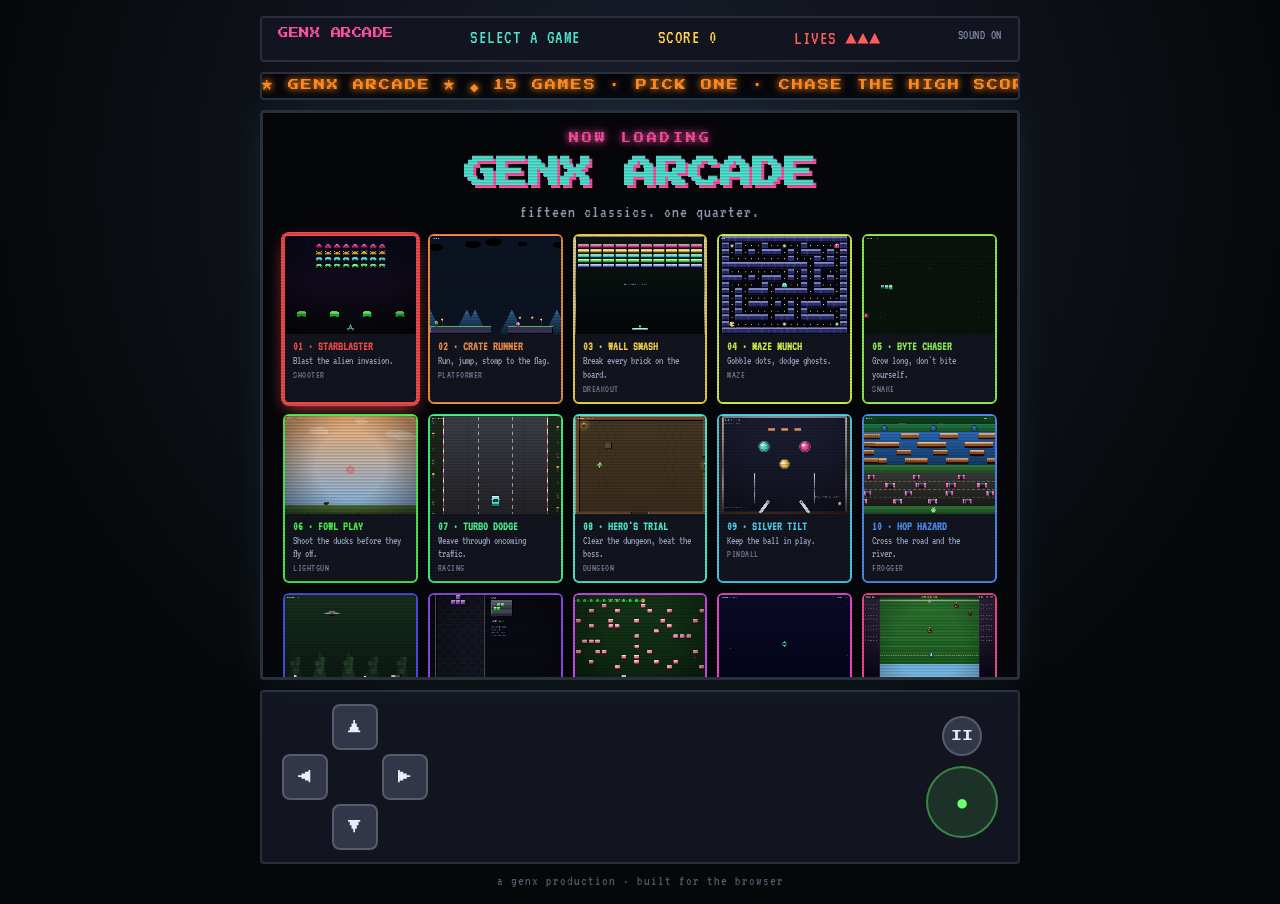
==== index.html @ 16556c6e "Add shared mouse-tracking layer to the engine Track canvas-space mouse position (correct under any C" ====
<!DOCTYPE html>
<html lang="en">
<head>
<meta charset="UTF-8">
<meta name="viewport" content="width=device-width, initial-scale=1.0, maximum-scale=1.0, user-scalable=no">
<title>GENX ARCADE</title>
<link rel="stylesheet" href="style.css?v=7">
</head>
<body>
  <div id="crt-boot" aria-hidden="true"></div>
  <div id="wrap">
    <div id="hud">
      <span id="hud-title">GENX ARCADE</span>
      <span id="hud-level">SELECT A GAME</span>
      <span id="hud-score">SCORE 0</span>
      <span id="hud-lives">LIVES ▲▲▲</span>
      <span id="hud-sound">SOUND ON</span>
    </div>

    <div id="marquee"><div id="marquee-track"></div></div>

    <div id="stage">
      <canvas id="game" width="640" height="480"></canvas>

      <div id="screen-title" class="screen">
        <p class="eyebrow">NOW LOADING</p>
        <h1>GENX ARCADE</h1>
        <p class="sub">fifteen classics. one quarter.</p>
        <div class="levelist" id="level-list"></div>
        <p class="prompt blink">CLICK A GAME TO PLAY</p>
        <button class="menu-btn" data-key="Enter">START</button>
        <p class="controls">CLICK/TAP A GAME &middot; OR ARROWS + ENTER &middot; M MUTE</p>
      </div>

      <div id="screen-levelcomplete" class="screen hidden">
        <h2 id="lc-title">LEVEL CLEAR</h2>
        <p id="lc-score"></p>
        <p class="prompt blink">PRESS ENTER TO CONTINUE</p>
        <button class="menu-btn" data-key="Enter">CONTINUE</button>
      </div>

      <div id="screen-gameover" class="screen hidden">
        <h2 class="danger">GAME OVER</h2>
        <p id="go-score"></p>
        <p class="prompt blink">PRESS ENTER TO RETRY</p>
        <button class="menu-btn" data-key="Enter">RETRY</button>
      </div>

      <div id="screen-win" class="screen hidden">
        <h2 class="win">ALL STAGES CLEARED!</h2>
        <p id="win-score"></p>
        <p class="prompt blink">PRESS ENTER TO CONTINUE INTO ENDLESS MODE</p>
        <button class="menu-btn" data-key="Enter">CONTINUE</button>
      </div>

      <div id="screen-pause" class="screen hidden">
        <h2>PAUSED</h2>
        <p class="prompt blink">PRESS P TO RESUME</p>
        <p class="controls">PRESS ESC TO QUIT TO MENU</p>
        <button class="menu-btn" data-key="p">RESUME</button>
        <button class="menu-btn secondary" data-key="Escape">QUIT TO MENU</button>
      </div>

      <div id="screen-initials" class="screen hidden">
        <p class="eyebrow">NEW HIGH SCORE</p>
        <h2>ENTER YOUR INITIALS</h2>
        <div class="initials-row">
          <span class="letter-slot active">A</span>
          <span class="letter-slot">A</span>
          <span class="letter-slot">A</span>
        </div>
        <p class="controls">UP/DOWN CHANGE LETTER &middot; LEFT/RIGHT MOVE &middot; ENTER CONFIRM</p>
        <button class="menu-btn" data-key="Enter">CONFIRM</button>
      </div>

    </div>

    <div id="touch-controls">
      <div id="touch-dpad" class="touch-group">
        <button class="touch-btn dpad-up" data-key="ArrowUp" aria-label="Up">&#9650;</button>
        <button class="touch-btn dpad-left" data-key="ArrowLeft" aria-label="Left">&#9664;</button>
        <button class="touch-btn dpad-right" data-key="ArrowRight" aria-label="Right">&#9654;</button>
        <button class="touch-btn dpad-down" data-key="ArrowDown" aria-label="Down">&#9660;</button>
      </div>
      <div id="touch-side" class="touch-group">
        <button class="touch-btn pause-btn" data-key="p" aria-label="Pause">II</button>
        <button class="touch-btn action-btn" data-key=" " aria-label="Action">&#9679;</button>
      </div>
    </div>

    <div id="footer">a genx production &middot; built for the browser</div>
  </div>

  <script src="fx.js?v=2"></script>
  <script src="game.js?v=3"></script>
  <script src="levels/shooter.js"></script>
  <script src="levels/platformer.js"></script>
  <script src="levels/breakout.js"></script>
  <script src="levels/maze.js"></script>
  <script src="levels/snake.js"></script>
  <script src="levels/fowlplay.js"></script>
  <script src="levels/racing.js"></script>
  <script src="levels/zelda.js"></script>
  <script src="levels/pinball.js"></script>
  <script src="levels/frogger.js"></script>
  <script src="levels/commando.js"></script>
  <script src="levels/tetris.js"></script>
  <script src="levels/bugblitz.js"></script>
  <script src="levels/skydefense.js"></script>
  <script src="levels/gridiron.js"></script>
  <script>
    Game.registerLevel('STARBLASTER', createShooterLevel, 'shooter', 'Blast the alien invasion.');
    Game.registerLevel('CRATE RUNNER', createPlatformerLevel, 'platformer', 'Run, jump, stomp to the flag.');
    Game.registerLevel('WALL SMASH', createBreakoutLevel, 'breakout', 'Break every brick on the board.');
    Game.registerLevel('MAZE MUNCH', createMazeLevel, 'maze', 'Gobble dots, dodge ghosts.');
    Game.registerLevel('BYTE CHASER', createSnakeLevel, 'snake', "Grow long, don't bite yourself.");
    Game.registerLevel('FOWL PLAY', createFowlPlayLevel, 'lightgun', 'Shoot the ducks before they fly off.');
    Game.registerLevel('TURBO DODGE', createRacingLevel, 'racing', 'Weave through oncoming traffic.');
    Game.registerLevel("HERO'S TRIAL", createZeldaLevel, 'dungeon', 'Clear the dungeon, beat the boss.');
    Game.registerLevel('SILVER TILT', createPinballLevel, 'pinball', 'Keep the ball in play.');
    Game.registerLevel('HOP HAZARD', createFroggerLevel, 'frogger', 'Cross the road and the river.');
    Game.registerLevel('OPERATION VIPER', createCommandoLevel, 'run-n-gun', 'Fight through enemy lines.');
    Game.registerLevel('BLOCK CASCADE', createTetrisLevel, 'puzzle', 'Clear lines before they stack up.');
    Game.registerLevel('BUG BLITZ', createBugBlitzLevel, 'garden', 'Blast the centipede before it reaches you.');
    Game.registerLevel('SKY DEFENSE', createSkyDefenseLevel, 'defense', 'Aim and intercept before the cities fall.');
    Game.registerLevel('GRIDIRON DASH', createGridironLevel, 'football', 'Juke tacklers, sprint for the end zone.');
    Game.boot();
  </script>
</body>
</html>
---- style.css ----
@import url('https://fonts.googleapis.com/css2?family=Press+Start+2P&family=VT323&display=swap');

:root {
  --bg: #0b0e14;
  --panel: #12151f;
  --line: #2a2f3d;
  --cyan: #4fe3d0;
  --magenta: #ff4fa3;
  --yellow: #ffd24f;
  --green: #6bff6b;
  --red: #ff5c5c;
  --text: #e8ecff;
  --display: 'Press Start 2P', monospace;
  --mono: 'VT323', ui-monospace, 'Cascadia Code', Consolas, monospace;
}

* { box-sizing: border-box; }

body {
  margin: 0;
  min-height: 100vh;
  display: flex;
  align-items: center;
  justify-content: center;
  background: radial-gradient(circle at 50% 20%, #1a1f2e 0%, #060709 70%);
  color: var(--text);
  font-family: var(--mono);
  padding: 16px;
}

#wrap {
  display: flex;
  flex-direction: column;
  gap: 10px;
  width: 100%;
  max-width: 760px;
}

#hud {
  display: flex;
  justify-content: space-between;
  gap: 6px 18px;
  flex-wrap: wrap;
  background: var(--panel);
  border: 2px solid var(--line);
  padding: 10px 16px;
  font-size: clamp(14px, 3.6vw, 19px);
  letter-spacing: 0.5px;
  border-radius: 4px;
}

#hud-title { color: var(--magenta); font-family: var(--display); font-size: 0.55em; }
#hud-level { color: var(--cyan); }
#hud-score { color: var(--yellow); }
#hud-lives { color: var(--red); }
#hud-sound { color: #7d86a3; font-size: 0.7em; cursor: default; }

#marquee {
  width: 100%;
  overflow: hidden;
  background: #05060a;
  border: 2px solid var(--line);
  border-radius: 4px;
  padding: 4px 0;
  white-space: nowrap;
}
#marquee-track {
  display: inline-block;
  font-family: var(--display);
  font-size: 11px;
  letter-spacing: 2px;
  color: #ff8a1f;
  text-shadow: 0 0 6px #ff8a1f, 0 0 12px rgba(255, 138, 31, 0.5);
  animation: marquee-scroll 22s linear infinite;
}
@keyframes marquee-scroll {
  from { transform: translateX(0); }
  to { transform: translateX(-50%); }
}

.initials-row { display: flex; gap: 10px; }
.letter-slot {
  font-family: var(--display);
  font-size: clamp(22px, 6vw, 34px);
  color: #4a5068;
  background: var(--panel);
  border: 2px solid var(--line);
  border-radius: 4px;
  padding: 10px 14px;
  min-width: 1.2em;
  text-align: center;
}
.letter-slot.active {
  color: var(--green);
  border-color: var(--green);
  text-shadow: 0 0 10px rgba(107,255,107,0.7);
  animation: blink 0.6s steps(1) infinite;
}

#crt-boot {
  position: fixed;
  inset: 0;
  z-index: 9999;
  background: #fff;
  pointer-events: none;
  animation: crt-boot 0.7s ease-out forwards;
}
@keyframes crt-boot {
  0% { opacity: 1; transform: scaleY(1); }
  60% { opacity: 1; transform: scaleY(0.006); background: #fff; }
  100% { opacity: 0; transform: scaleY(0.006); background: #fff; }
}

#stage {
  position: relative;
  width: 100%;
  aspect-ratio: 4 / 3;
  background: #000;
  border: 3px solid var(--line);
  border-radius: 4px;
  overflow: hidden;
  box-shadow: 0 0 40px rgba(79, 227, 208, 0.08), inset 0 0 60px rgba(0,0,0,0.6);
}

#stage::after {
  content: '';
  position: absolute;
  inset: 0;
  pointer-events: none;
  background: repeating-linear-gradient(
    to bottom,
    rgba(0, 0, 0, 0.16) 0px,
    rgba(0, 0, 0, 0.16) 1px,
    transparent 2px,
    transparent 3px
  );
  mix-blend-mode: multiply;
}

#game {
  width: 100%;
  height: 100%;
  display: block;
}

.screen {
  position: absolute;
  inset: 0;
  background: rgba(6, 7, 10, 0.92);
  display: flex;
  flex-direction: column;
  align-items: center;
  justify-content: center;
  text-align: center;
  gap: clamp(6px, 2vh, 14px);
  padding: 20px;
  overflow-y: auto;
}

.screen.hidden { display: none; }

#screen-title { justify-content: flex-start; }

.screen h1 {
  font-family: var(--display);
  color: var(--cyan);
  font-size: clamp(20px, 5vw, 32px);
  margin: 0;
  text-shadow: 3px 3px 0 var(--magenta);
}

.screen h2 {
  font-family: var(--display);
  color: var(--yellow);
  font-size: clamp(14px, 3.6vw, 20px);
  margin: 0;
}

.screen h2.danger { color: var(--red); }
.screen h2.win { color: var(--green); text-shadow: 2px 2px 0 var(--cyan); }

.sub { color: #9aa3c0; font-size: 17px; letter-spacing: 1px; margin: 0; }

.eyebrow {
  font-family: var(--display);
  font-size: 10px;
  letter-spacing: 3px;
  margin: 0;
  color: var(--magenta);
  text-shadow: 0 0 6px var(--magenta), 0 0 14px rgba(255, 79, 163, 0.6);
  animation: eyebrow-pulse 2.2s ease-in-out infinite;
}

@keyframes eyebrow-pulse {
  0%, 100% { opacity: 0.75; }
  50% { opacity: 1; }
}

.levelist {
  display: grid;
  grid-template-columns: repeat(auto-fit, minmax(130px, 1fr));
  gap: 10px;
  width: 100%;
}

.lvl-card {
  --accent: var(--cyan);
  display: flex;
  flex-direction: column;
  background: var(--panel);
  border: 2px solid var(--accent);
  border-radius: 6px;
  overflow: hidden;
  cursor: pointer;
  text-align: left;
  padding: 0;
  transition: transform 0.12s ease, box-shadow 0.12s ease;
}

.lvl-card:hover,
.lvl-card:focus-visible {
  transform: translateY(-3px);
  box-shadow: 0 6px 16px -4px var(--accent);
  outline: none;
}

.lvl-card.selected {
  box-shadow: 0 0 0 2px var(--accent), 0 6px 18px -4px var(--accent);
}

.lvl-thumb {
  display: block;
  aspect-ratio: 4 / 3;
  background: #000;
  overflow: hidden;
}
.lvl-thumb canvas { width: 100%; height: 100%; display: block; }

.lvl-info { display: flex; flex-direction: column; gap: 2px; padding: 6px 8px 8px; }
.lvl-num { font-size: 12px; color: var(--accent); font-weight: bold; white-space: nowrap; overflow: hidden; text-overflow: ellipsis; }
.lvl-tagline { font-size: 11px; color: #9aa3c0; line-height: 1.25; }
.lvl-meta { display: flex; justify-content: space-between; align-items: baseline; gap: 6px; }
.lvl-meta .tag { font-size: 10px; color: #7d86a3; text-transform: uppercase; letter-spacing: 0.5px; }
.lvl-best { font-size: 10px; color: var(--yellow); font-weight: bold; white-space: nowrap; }

@media (max-width: 460px) {
  .levelist { grid-template-columns: repeat(2, 1fr); }
  .lvl-tagline { display: none; }
  #marquee-track { font-size: 9px; letter-spacing: 1px; animation-duration: 16s; }
}

.prompt { font-family: var(--display); font-size: 11px; color: var(--green); }
.controls { font-size: 15px; color: #7d86a3; letter-spacing: 0.5px; }

.blink { animation: blink 1.1s steps(1) infinite; }
@keyframes blink { 50% { opacity: 0; } }

.menu-btn {
  font-family: var(--display);
  font-size: 11px;
  color: var(--bg);
  background: var(--green);
  border: none;
  border-radius: 4px;
  padding: 12px 22px;
  cursor: pointer;
  box-shadow: 0 3px 0 #2a8a2a;
  touch-action: manipulation;
}
.menu-btn:active { box-shadow: 0 1px 0 #2a8a2a; transform: translateY(2px); }
.menu-btn.secondary { background: var(--red); box-shadow: 0 3px 0 #8a2a2a; }
.menu-btn.secondary:active { box-shadow: 0 1px 0 #8a2a2a; }

#touch-controls {
  display: flex;
  align-items: center;
  justify-content: space-between;
  gap: 12px;
  background: var(--panel);
  border: 2px solid var(--line);
  border-radius: 4px;
  padding: 12px 20px;
}

#touch-dpad {
  display: grid;
  grid-template-columns: repeat(3, min(14vw, 46px));
  grid-template-rows: repeat(3, min(14vw, 46px));
  gap: 4px;
}
.dpad-up { grid-column: 2; grid-row: 1; }
.dpad-left { grid-column: 1; grid-row: 2; }
.dpad-right { grid-column: 3; grid-row: 2; }
.dpad-down { grid-column: 2; grid-row: 3; }

#touch-side {
  display: flex;
  flex-direction: column;
  align-items: center;
  gap: 10px;
}

.touch-btn {
  font-family: var(--display);
  font-size: 14px;
  color: var(--text);
  background: rgba(58, 64, 84, 0.8);
  border: 2px solid rgba(255, 255, 255, 0.18);
  border-radius: 8px;
  display: flex;
  align-items: center;
  justify-content: center;
  touch-action: none;
  user-select: none;
  -webkit-user-select: none;
  cursor: pointer;
}
.touch-btn:active, .touch-btn.pressed {
  background: rgba(79, 227, 208, 0.35);
  border-color: var(--cyan);
}

.pause-btn {
  width: 40px;
  height: 40px;
  border-radius: 50%;
  font-size: 11px;
}

.action-btn {
  width: 15vw;
  height: 15vw;
  max-width: 72px;
  max-height: 72px;
  border-radius: 50%;
  font-size: 22px;
  color: var(--green);
  background: rgba(107, 255, 107, 0.12);
  border-color: rgba(107, 255, 107, 0.4);
}
.action-btn:active { background: rgba(107, 255, 107, 0.4); }

#footer {
  text-align: center;
  font-size: 14px;
  color: #556;
  letter-spacing: 1px;
}

/* Short, wide viewports (phone held sideways): the default vertical stack
   (hud/marquee/stage/controls/footer) makes the stage grow to fill the
   full width via aspect-ratio, which overflows the tiny viewport height
   and pushes the touch controls off-screen. Lay the stage and controls
   out side-by-side instead, sized off height rather than width. */
@media (orientation: landscape) and (max-height: 500px) {
  body { padding: 6px; }
  #wrap {
    flex-direction: row;
    flex-wrap: wrap;
    align-content: center;
    justify-content: center;
    gap: 6px;
    max-width: 100%;
  }
  #hud { flex: 0 0 100%; padding: 4px 10px; font-size: 12px; gap: 2px 12px; }
  #hud-title { display: none; }
  #marquee, #footer { display: none; }
  #stage {
    width: auto;
    height: min(78vh, 60vw, 400px);
    flex: 0 0 auto;
  }
  #touch-controls {
    flex: 0 0 auto;
    align-self: center;
    padding: 6px 10px;
    gap: 8px;
  }
  #touch-dpad {
    grid-template-columns: repeat(3, min(8vh, 38px));
    grid-template-rows: repeat(3, min(8vh, 38px));
  }
  .action-btn { width: min(11vh, 56px); height: min(11vh, 56px); }
  .pause-btn { width: min(7vh, 34px); height: min(7vh, 34px); }
}
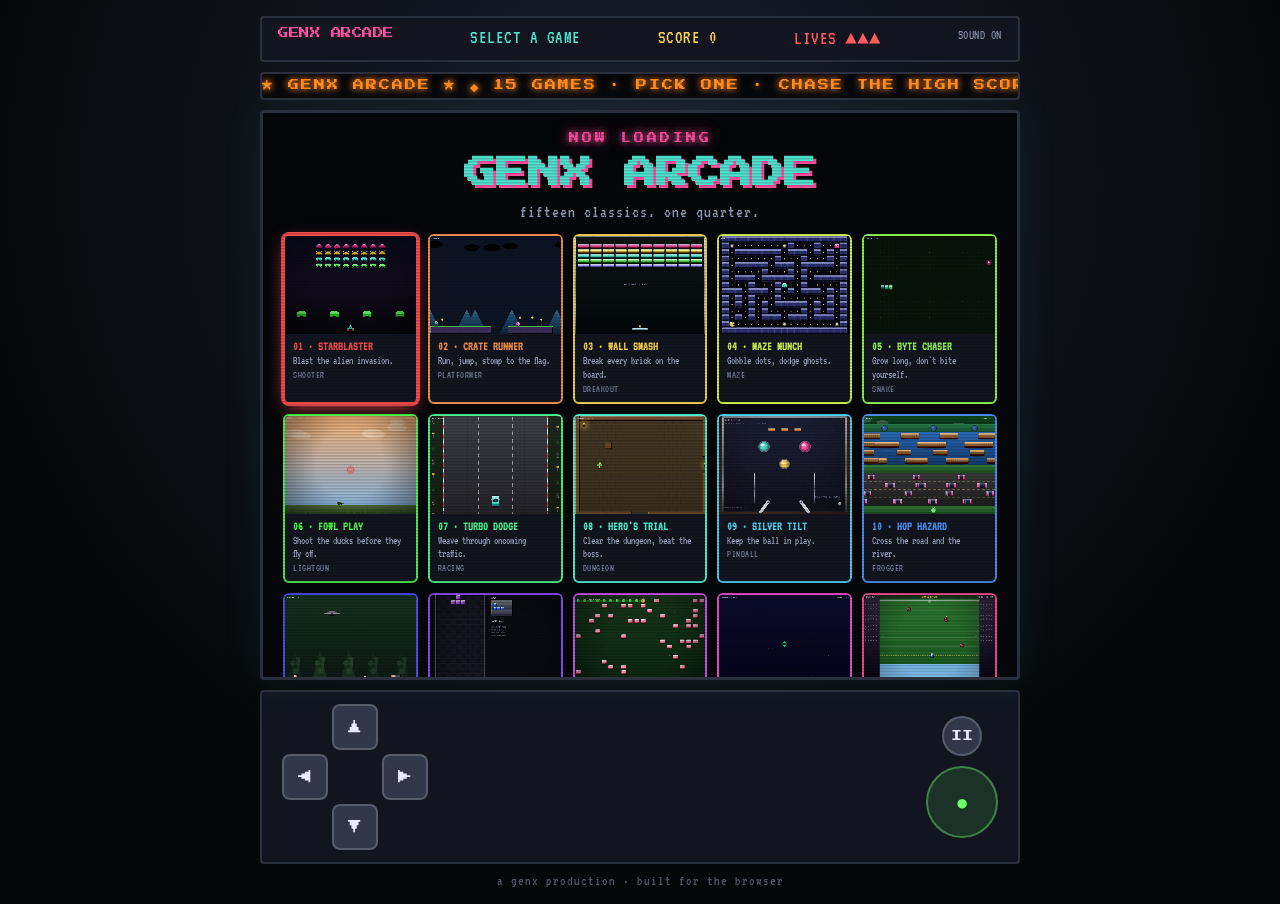
==== commit c7c0319a: "Mention mouse/keyboard/touch support in the title-screen controls hint Now that every game has a gen" ====
--- a/index.html
+++ b/index.html
@@ -29,7 +29,7 @@
         <div class="levelist" id="level-list"></div>
         <p class="prompt blink">CLICK A GAME TO PLAY</p>
         <button class="menu-btn" data-key="Enter">START</button>
-        <p class="controls">CLICK/TAP A GAME &middot; OR ARROWS + ENTER &middot; M MUTE</p>
+        <p class="controls">CLICK/TAP A GAME &middot; ARROWS + ENTER &middot; KEYBOARD, MOUSE &amp; TOUCH ALL WORK &middot; M MUTE</p>
       </div>
 
       <div id="screen-levelcomplete" class="screen hidden">
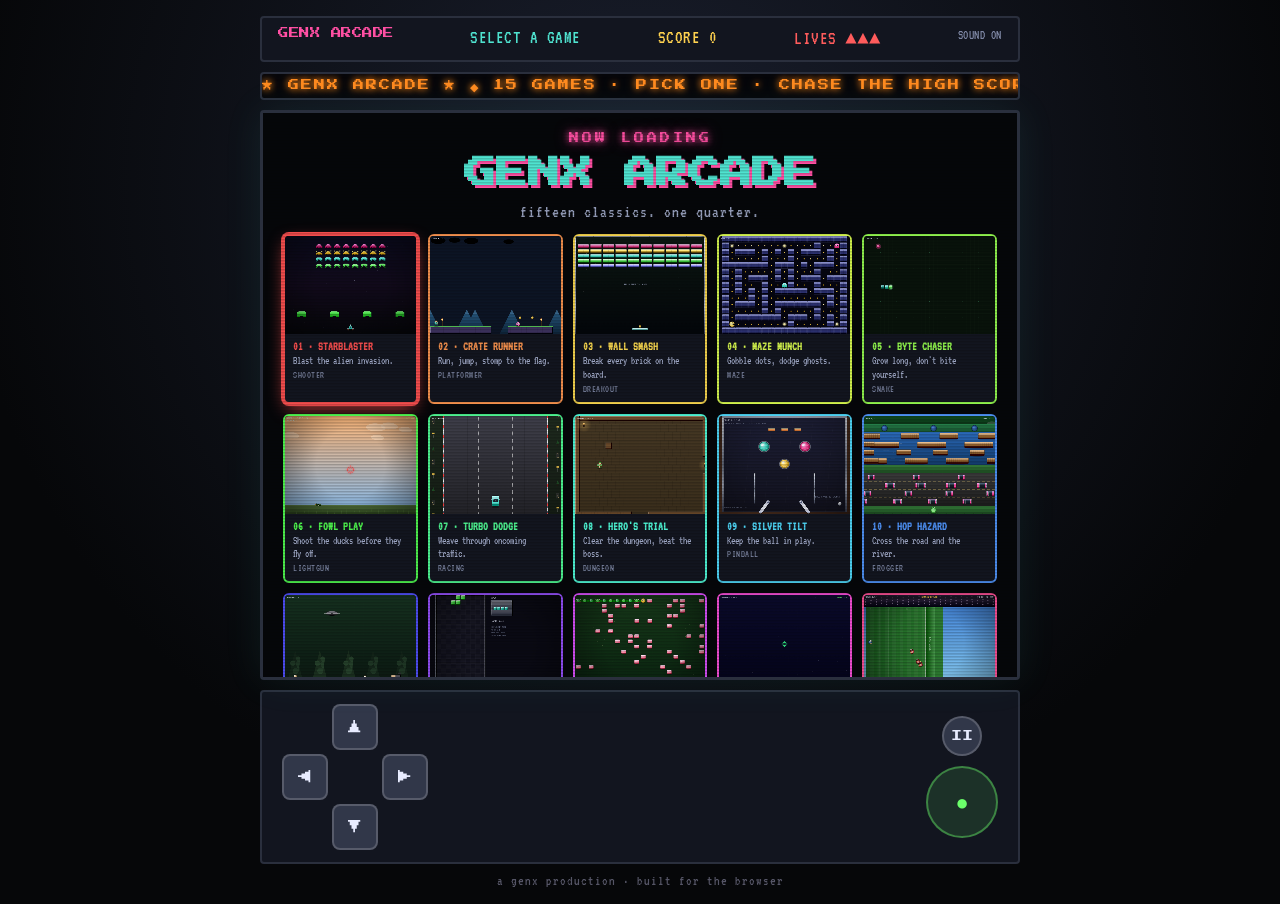
==== commit a1fe2250: "Rework Gridiron Dash to horizontal gameplay, make players more human-like Flip the field 90 degrees:" ====
--- a/index.html
+++ b/index.html
@@ -107,7 +107,7 @@
   <script src="levels/tetris.js"></script>
   <script src="levels/bugblitz.js"></script>
   <script src="levels/skydefense.js"></script>
-  <script src="levels/gridiron.js"></script>
+  <script src="levels/gridiron.js?v=3"></script>
   <script>
     Game.registerLevel('STARBLASTER', createShooterLevel, 'shooter', 'Blast the alien invasion.');
     Game.registerLevel('CRATE RUNNER', createPlatformerLevel, 'platformer', 'Run, jump, stomp to the flag.');
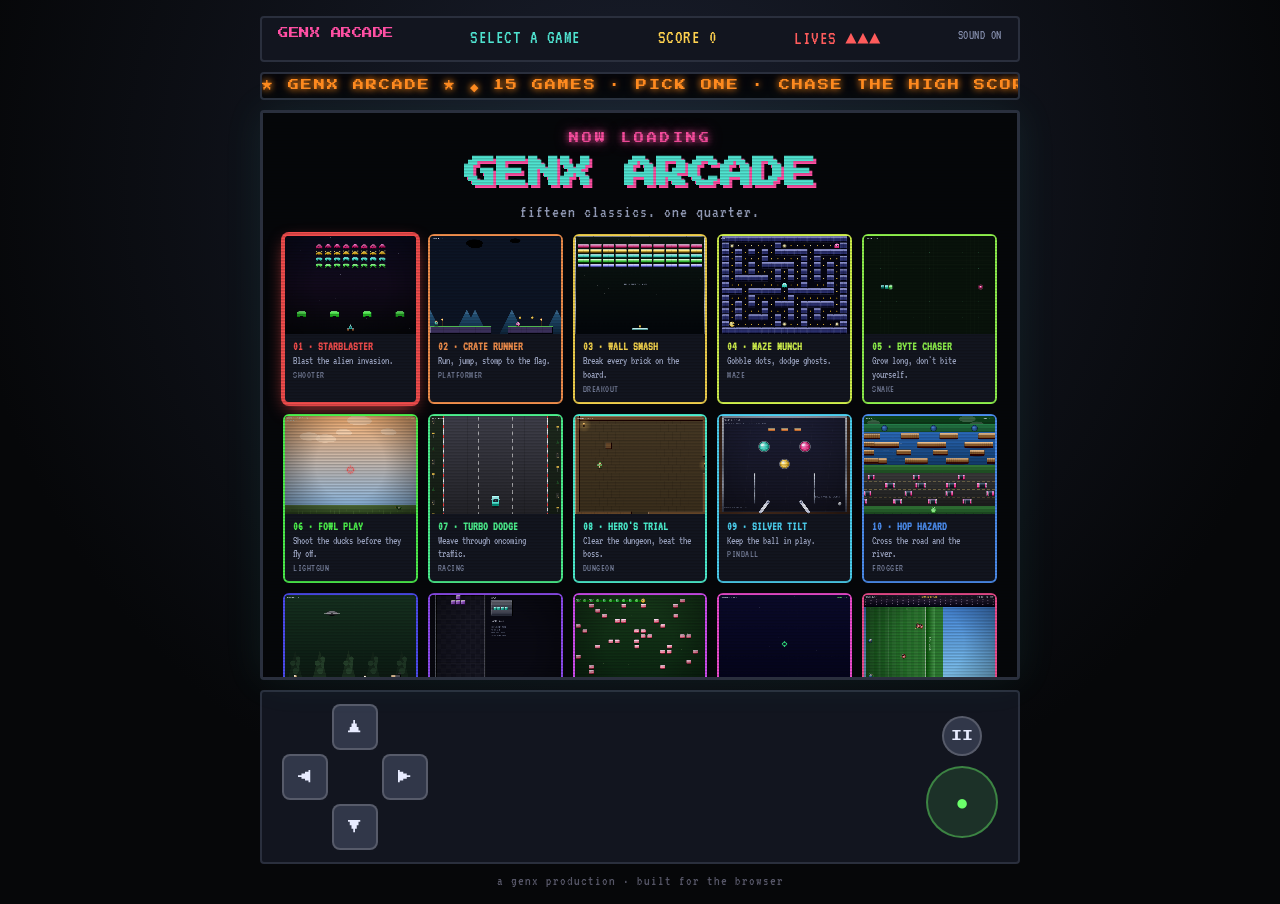
==== commit e573b76e: "Add a real, passable football to Gridiron Dash, researched from Tecmo Bowl Researched Tecmo Bowl's a" ====
--- a/index.html
+++ b/index.html
@@ -107,7 +107,7 @@
   <script src="levels/tetris.js"></script>
   <script src="levels/bugblitz.js"></script>
   <script src="levels/skydefense.js"></script>
-  <script src="levels/gridiron.js?v=3"></script>
+  <script src="levels/gridiron.js?v=4"></script>
   <script>
     Game.registerLevel('STARBLASTER', createShooterLevel, 'shooter', 'Blast the alien invasion.');
     Game.registerLevel('CRATE RUNNER', createPlatformerLevel, 'platformer', 'Run, jump, stomp to the flag.');
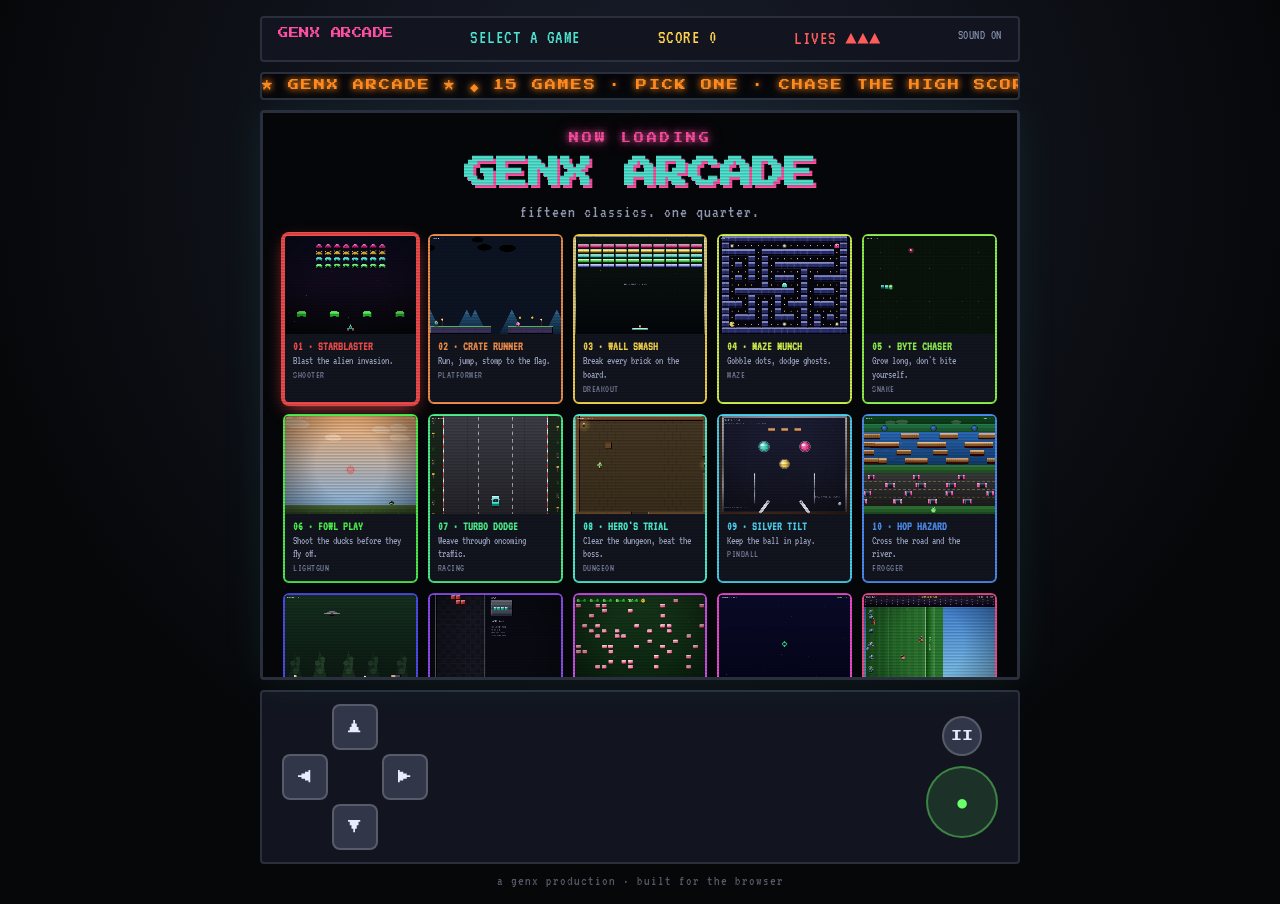
==== commit 8de8a931: "Give Gridiron Dash a real formation: full O-line/D-line, QB/RB/WR/TE Previously the whole "team" was" ====
--- a/index.html
+++ b/index.html
@@ -107,7 +107,7 @@
   <script src="levels/tetris.js"></script>
   <script src="levels/bugblitz.js"></script>
   <script src="levels/skydefense.js"></script>
-  <script src="levels/gridiron.js?v=4"></script>
+  <script src="levels/gridiron.js?v=5"></script>
   <script>
     Game.registerLevel('STARBLASTER', createShooterLevel, 'shooter', 'Blast the alien invasion.');
     Game.registerLevel('CRATE RUNNER', createPlatformerLevel, 'platformer', 'Run, jump, stomp to the flag.');
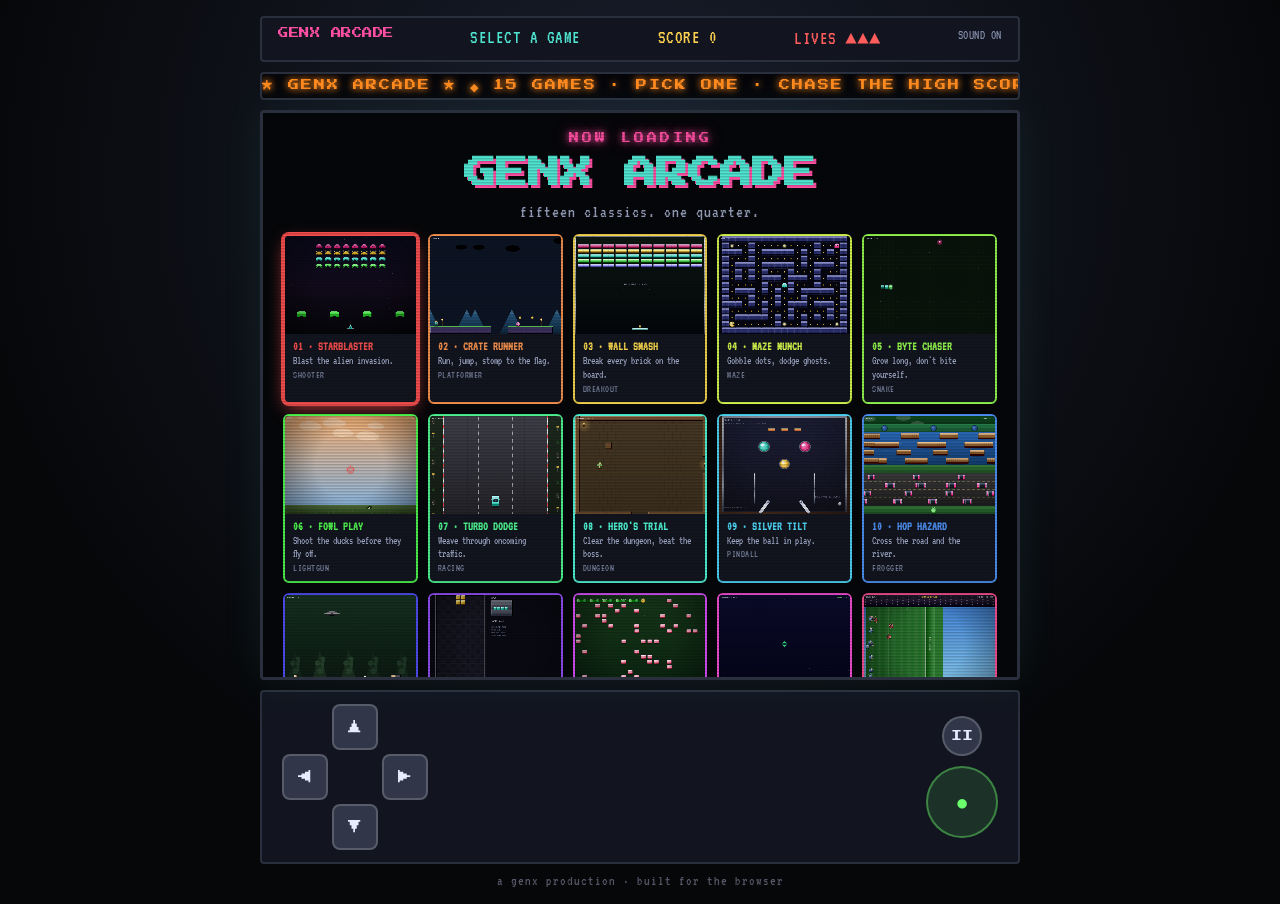
==== commit ef544a3e: "Rebuild O-line blocking after researching how it actually works The previous blocking was a passive " ====
--- a/index.html
+++ b/index.html
@@ -107,7 +107,7 @@
   <script src="levels/tetris.js"></script>
   <script src="levels/bugblitz.js"></script>
   <script src="levels/skydefense.js"></script>
-  <script src="levels/gridiron.js?v=5"></script>
+  <script src="levels/gridiron.js?v=6"></script>
   <script>
     Game.registerLevel('STARBLASTER', createShooterLevel, 'shooter', 'Blast the alien invasion.');
     Game.registerLevel('CRATE RUNNER', createPlatformerLevel, 'platformer', 'Run, jump, stomp to the flag.');
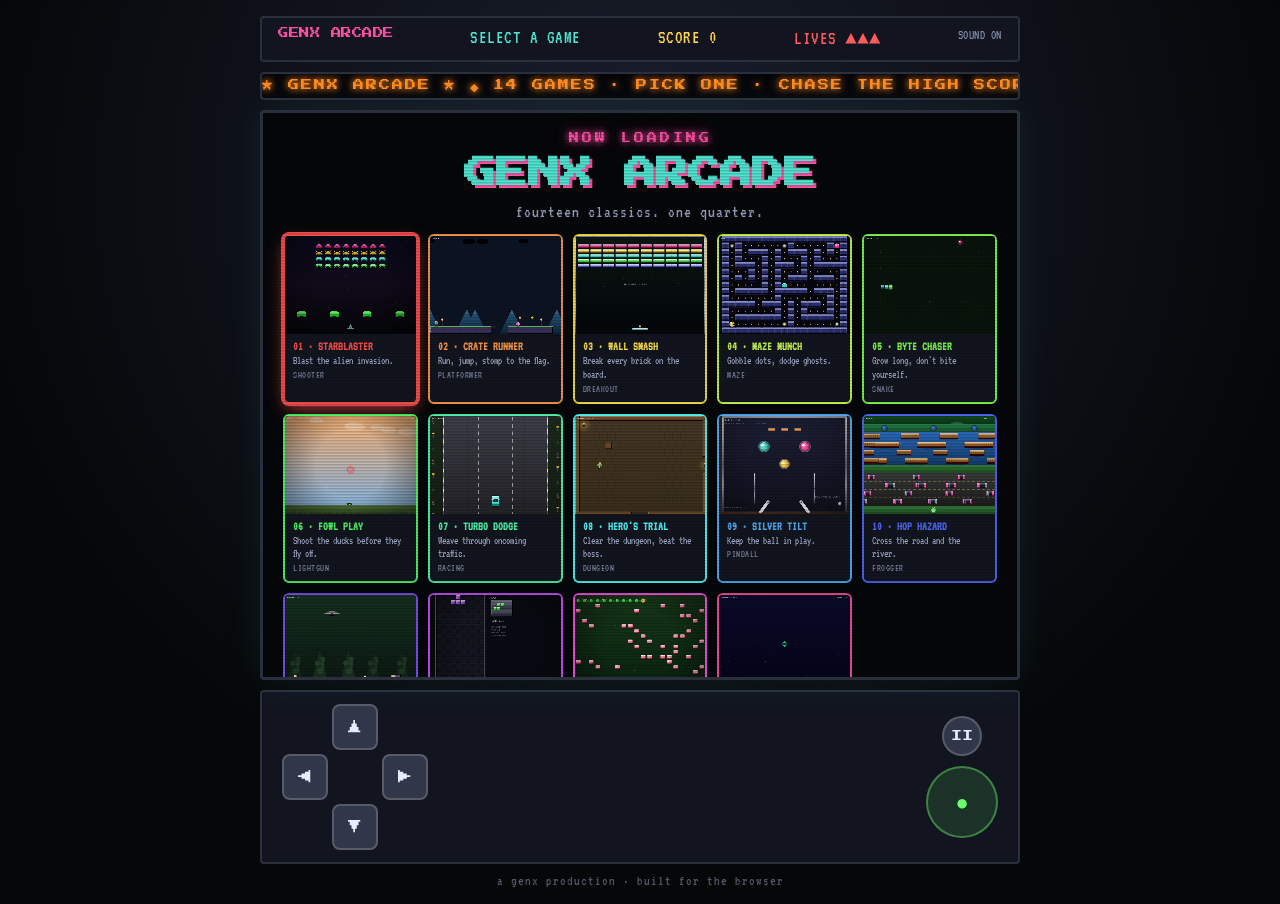
==== commit fb7cc343: "Extract Gridiron Dash into its own standalone game Moves the football game out of the shared 15-game" ====
--- a/index.html
+++ b/index.html
@@ -25,11 +25,12 @@
       <div id="screen-title" class="screen">
         <p class="eyebrow">NOW LOADING</p>
         <h1>GENX ARCADE</h1>
-        <p class="sub">fifteen classics. one quarter.</p>
+        <p class="sub">fourteen classics. one quarter.</p>
         <div class="levelist" id="level-list"></div>
         <p class="prompt blink">CLICK A GAME TO PLAY</p>
         <button class="menu-btn" data-key="Enter">START</button>
         <p class="controls">CLICK/TAP A GAME &middot; ARROWS + ENTER &middot; KEYBOARD, MOUSE &amp; TOUCH ALL WORK &middot; M MUTE</p>
+        <p class="controls">GRIDIRON DASH grew into its own game &rarr; <a href="gridiron/index.html">play it here</a></p>
       </div>
 
       <div id="screen-levelcomplete" class="screen hidden">
@@ -92,7 +93,7 @@
   </div>
 
   <script src="fx.js?v=2"></script>
-  <script src="game.js?v=3"></script>
+  <script src="game.js?v=4"></script>
   <script src="levels/shooter.js"></script>
   <script src="levels/platformer.js"></script>
   <script src="levels/breakout.js"></script>
@@ -107,7 +108,6 @@
   <script src="levels/tetris.js"></script>
   <script src="levels/bugblitz.js"></script>
   <script src="levels/skydefense.js"></script>
-  <script src="levels/gridiron.js?v=6"></script>
   <script>
     Game.registerLevel('STARBLASTER', createShooterLevel, 'shooter', 'Blast the alien invasion.');
     Game.registerLevel('CRATE RUNNER', createPlatformerLevel, 'platformer', 'Run, jump, stomp to the flag.');
@@ -123,7 +123,6 @@
     Game.registerLevel('BLOCK CASCADE', createTetrisLevel, 'puzzle', 'Clear lines before they stack up.');
     Game.registerLevel('BUG BLITZ', createBugBlitzLevel, 'garden', 'Blast the centipede before it reaches you.');
     Game.registerLevel('SKY DEFENSE', createSkyDefenseLevel, 'defense', 'Aim and intercept before the cities fall.');
-    Game.registerLevel('GRIDIRON DASH', createGridironLevel, 'football', 'Juke tacklers, sprint for the end zone.');
     Game.boot();
   </script>
 </body>
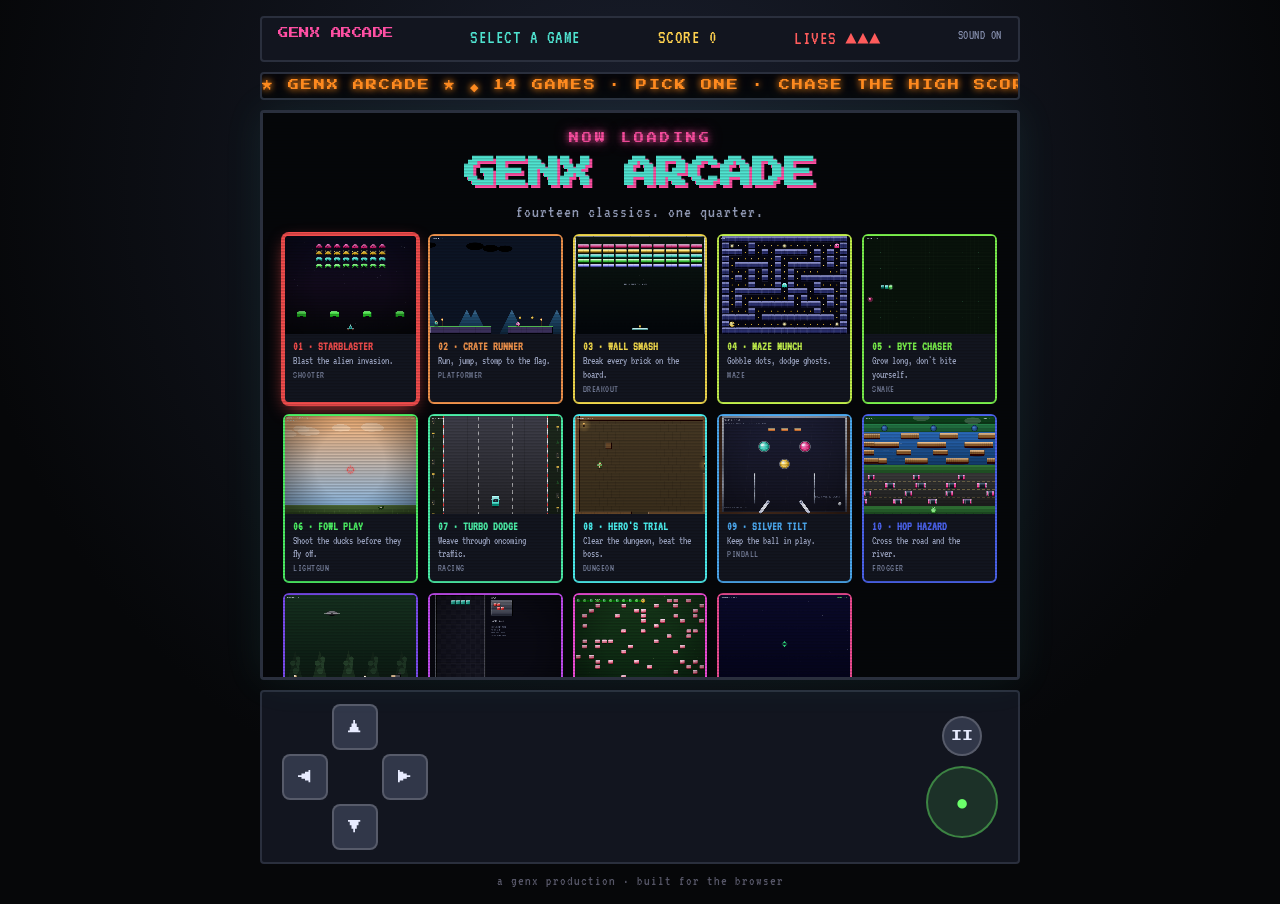
==== commit 28055195: "Drop dead link to gridiron/index.html Gridiron Dash moved to its own repo and has no public URL yet," ====
--- a/index.html
+++ b/index.html
@@ -30,7 +30,7 @@
         <p class="prompt blink">CLICK A GAME TO PLAY</p>
         <button class="menu-btn" data-key="Enter">START</button>
         <p class="controls">CLICK/TAP A GAME &middot; ARROWS + ENTER &middot; KEYBOARD, MOUSE &amp; TOUCH ALL WORK &middot; M MUTE</p>
-        <p class="controls">GRIDIRON DASH grew into its own game &rarr; <a href="gridiron/index.html">play it here</a></p>
+        <p class="controls">GRIDIRON DASH grew into its own game, coming soon</p>
       </div>
 
       <div id="screen-levelcomplete" class="screen hidden">
